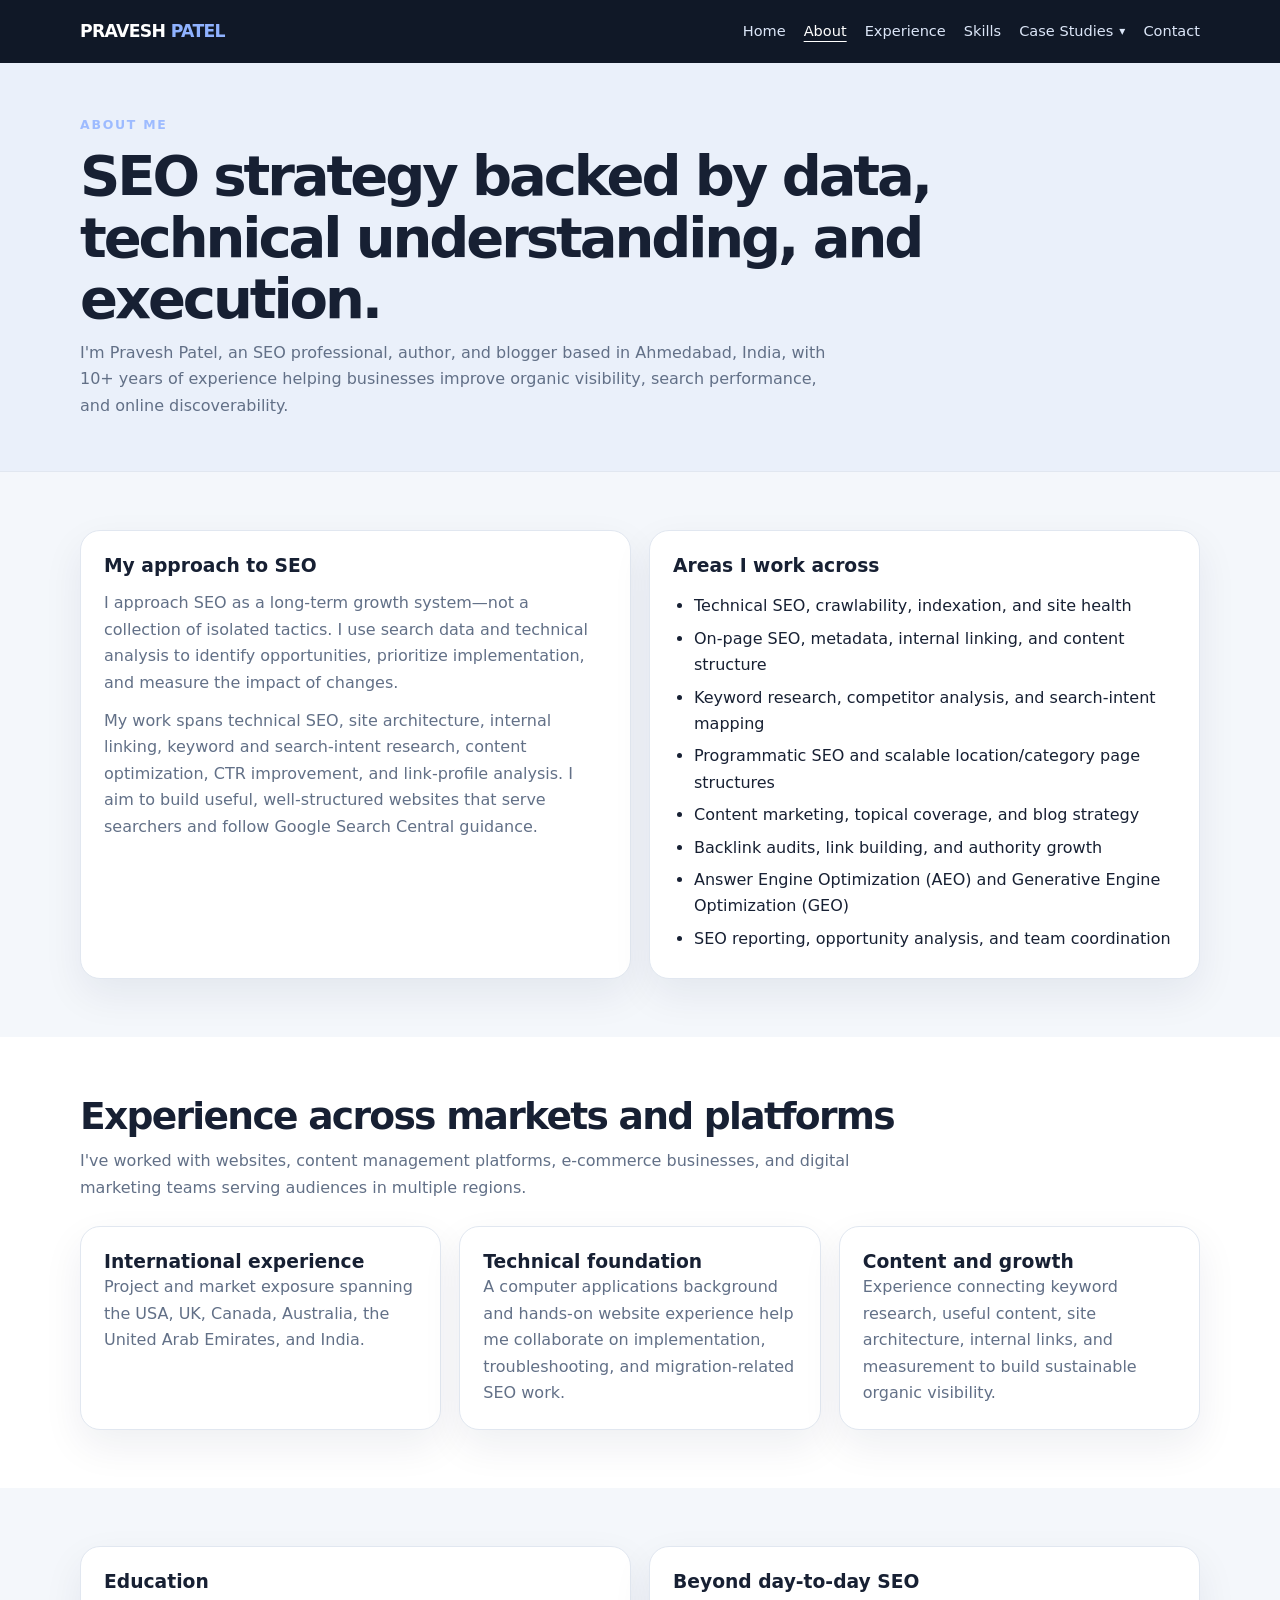
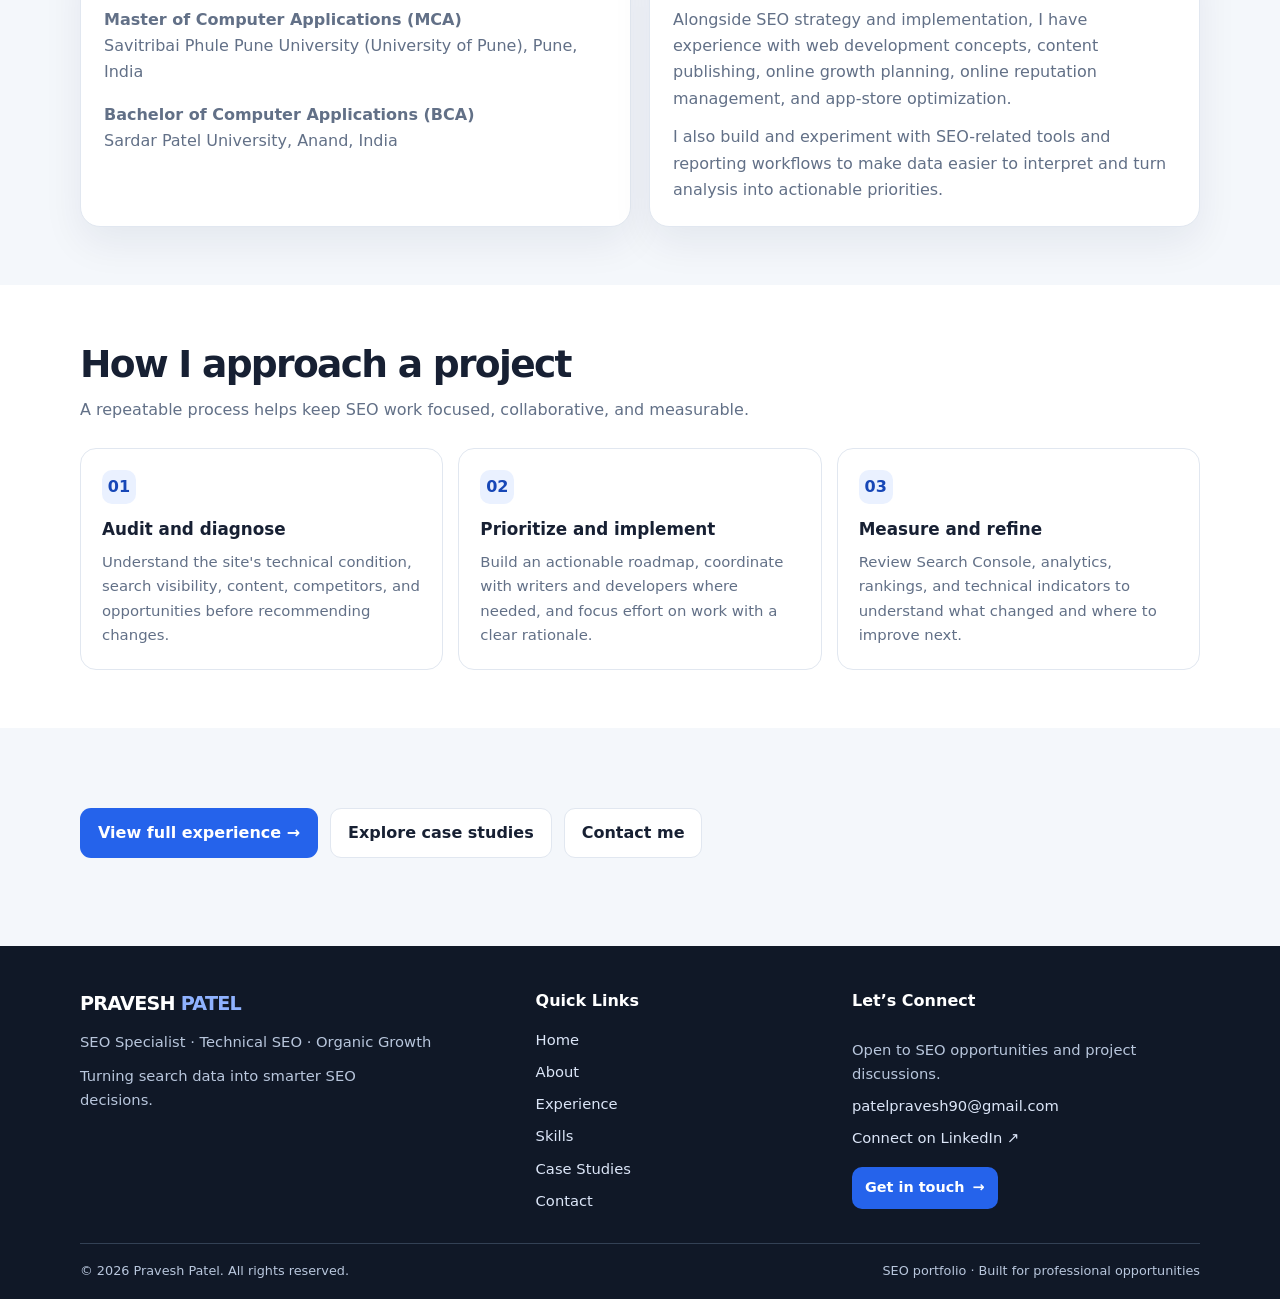
==== about.html @ 9005f170 "Initial commit via Netlify [skip ci]" ====
<!doctype html>
<html lang="en">
<head>
  <meta charset="utf-8">
  <meta name="viewport" content="width=device-width, initial-scale=1">
  <meta name="description" content="Learn about Pravesh Patel, an SEO professional with 10+ years of experience in technical SEO, organic growth, content strategy, programmatic SEO, and website optimization.">
  <meta name="theme-color" content="#101827">
  <title>About | Pravesh Patel</title>
  <link rel="stylesheet" href="styles.css">
</head>
<body>
<header><div class="wrap nav">
  <a class="brand" href="index.html">PRAVESH <span>PATEL</span></a>
  <button class="menu-toggle" type="button" aria-label="Open navigation menu" aria-expanded="false" aria-controls="primary-navigation">
    <span class="hamburger" aria-hidden="true"><span></span><span></span><span></span></span>
    <span class="menu-label">Menu</span>
  </button>
  <nav class="navlinks" id="primary-navigation" aria-label="Main navigation">
    <a href="index.html">Home</a><a href="about.html">About</a><a href="view-full-experience.html">Experience</a><a href="skills.html">Skills</a>
    <div class="dropdown">
      <a class="dropdown-toggle" href="case-studies.html" aria-haspopup="true" aria-expanded="false">Case Studies</a>
      <div class="dropdown-menu" aria-label="Case study pages">
        <a href="case-studies.html">All Case Studies</a>
        <a href="case-study-americadialline.html">AmericaDialLine.com</a>
        <a href="case-study-mymobileline.html">MyMobileLine.com - GSC Performance</a>
        <a href="case-study-link-recovery.html">MyMobileLine.com - Link Recovery</a>
      </div>
    </div><a href="contact.html">Contact</a>
  </nav>
</div></header>

<main>
  <section class="page-hero">
    <div class="wrap">
      <div class="eyebrow">About Me</div>
      <h1>SEO strategy backed by data, technical understanding, and execution.</h1>
      <p>I'm Pravesh Patel, an SEO professional, author, and blogger based in Ahmedabad, India, with 10+ years of experience helping businesses improve organic visibility, search performance, and online discoverability.</p>
    </div>
  </section>

  <section class="section">
    <div class="wrap grid grid-2">
      <div class="panel">
        <h3>My approach to SEO</h3>
        <p>I approach SEO as a long-term growth system—not a collection of isolated tactics. I use search data and technical analysis to identify opportunities, prioritize implementation, and measure the impact of changes.</p>
        <p style="margin-top:12px">My work spans technical SEO, site architecture, internal linking, keyword and search-intent research, content optimization, CTR improvement, and link-profile analysis. I aim to build useful, well-structured websites that serve searchers and follow Google Search Central guidance.</p>
      </div>
      <div class="panel">
        <h3>Areas I work across</h3>
        <ul>
          <li>Technical SEO, crawlability, indexation, and site health</li>
          <li>On-page SEO, metadata, internal linking, and content structure</li>
          <li>Keyword research, competitor analysis, and search-intent mapping</li>
          <li>Programmatic SEO and scalable location/category page structures</li>
          <li>Content marketing, topical coverage, and blog strategy</li>
          <li>Backlink audits, link building, and authority growth</li>
          <li>Answer Engine Optimization (AEO) and Generative Engine Optimization (GEO)</li>
          <li>SEO reporting, opportunity analysis, and team coordination</li>
        </ul>
      </div>
    </div>
  </section>

  <section class="section" style="background:#fff">
    <div class="wrap">
      <div class="section-head">
        <h2>Experience across markets and platforms</h2>
        <p>I've worked with websites, content management platforms, e-commerce businesses, and digital marketing teams serving audiences in multiple regions.</p>
      </div>
      <div class="grid grid-3">
        <div class="skill-card">
          <h3>International experience</h3>
          <p class="muted">Project and market exposure spanning the USA, UK, Canada, Australia, the United Arab Emirates, and India.</p>
        </div>
        <div class="skill-card">
          <h3>Technical foundation</h3>
          <p class="muted">A computer applications background and hands-on website experience help me collaborate on implementation, troubleshooting, and migration-related SEO work.</p>
        </div>
        <div class="skill-card">
          <h3>Content and growth</h3>
          <p class="muted">Experience connecting keyword research, useful content, site architecture, internal links, and measurement to build sustainable organic visibility.</p>
        </div>
      </div>
    </div>
  </section>

  <section class="section">
    <div class="wrap grid grid-2">
      <div class="panel">
        <h3>Education</h3>
        <p><strong>Master of Computer Applications (MCA)</strong><br>Savitribai Phule Pune University (University of Pune), Pune, India</p>
        <p style="margin-top:16px"><strong>Bachelor of Computer Applications (BCA)</strong><br>Sardar Patel University, Anand, India</p>
      </div>
      <div class="panel">
        <h3>Beyond day-to-day SEO</h3>
        <p>Alongside SEO strategy and implementation, I have experience with web development concepts, content publishing, online growth planning, online reputation management, and app-store optimization.</p>
        <p style="margin-top:12px">I also build and experiment with SEO-related tools and reporting workflows to make data easier to interpret and turn analysis into actionable priorities.</p>
      </div>
    </div>
  </section>

  <section class="section" style="background:#fff">
    <div class="wrap">
      <div class="section-head">
        <h2>How I approach a project</h2>
        <p>A repeatable process helps keep SEO work focused, collaborative, and measurable.</p>
      </div>
      <div class="steps">
        <div class="step">
          <div class="stepnum">01</div>
          <h3>Audit and diagnose</h3>
          <p>Understand the site's technical condition, search visibility, content, competitors, and opportunities before recommending changes.</p>
        </div>
        <div class="step">
          <div class="stepnum">02</div>
          <h3>Prioritize and implement</h3>
          <p>Build an actionable roadmap, coordinate with writers and developers where needed, and focus effort on work with a clear rationale.</p>
        </div>
        <div class="step">
          <div class="stepnum">03</div>
          <h3>Measure and refine</h3>
          <p>Review Search Console, analytics, rankings, and technical indicators to understand what changed and where to improve next.</p>
        </div>
      </div>
    </div>
  </section>

  <section class="section">
    <div class="wrap">
      
      <div class="hero-actions" style="margin-top:22px">
        <a class="btn btn-blue" href="view-full-experience.html">View full experience →</a>
        <a class="btn" style="background:#fff;border-color:var(--line)" href="case-studies.html">Explore case studies</a>
        <a class="btn" style="background:#fff;border-color:var(--line)" href="contact.html">Contact me</a>
      </div>
    </div>
  </section>
</main>

<footer class="site-footer">
  <div class="wrap footer-grid">
    <div class="footer-brand">
      <a class="footer-logo" href="index.html">PRAVESH <span>PATEL</span></a>
      <p>SEO Specialist · Technical SEO · Organic Growth</p>
      <p class="footer-tagline">Turning search data into smarter SEO decisions.</p>
    </div>
    <nav class="footer-links" aria-label="Footer navigation">
      <h2>Quick Links</h2>
      <a href="index.html">Home</a>
      <a href="about.html">About</a>
      <a href="view-full-experience.html">Experience</a>
      <a href="skills.html">Skills</a>
      <a href="case-studies.html">Case Studies</a>
      <a href="contact.html">Contact</a>
    </nav>
    <div class="footer-connect">
      <h2>Let’s Connect</h2>
      <p>Open to SEO opportunities and project discussions.</p>
      <a href="mailto:patelpravesh90@gmail.com">patelpravesh90@gmail.com</a>
      <a href="https://www.linkedin.com/in/praveshpatels/" target="_blank" rel="noopener noreferrer">Connect on LinkedIn ↗</a>
      <a class="footer-cta" href="contact.html">Get in touch <span aria-hidden="true">→</span></a>
    </div>
  </div>
  <div class="wrap footer-bottom">
    <span>© 2026 Pravesh Patel. All rights reserved.</span>
    <span>SEO portfolio · Built for professional opportunities</span>
  </div>
</footer>
<button class="back-to-top" type="button" aria-label="Back to top" title="Back to top">↑</button>


<script>
(() => {
  const current = location.pathname.split('/').pop() || 'index.html';
  document.querySelectorAll('.navlinks a').forEach(a => {
    if (a.getAttribute('href') === current) a.setAttribute('aria-current', 'page');
  });
  const menuButton = document.querySelector('.menu-toggle');
  const menu = document.querySelector('#primary-navigation');
  const dropdown = document.querySelector('.dropdown');
  const dropdownToggle = document.querySelector('.dropdown-toggle');
  if (menuButton && menu) {
    menuButton.addEventListener('click', () => {
      const isOpen = menuButton.getAttribute('aria-expanded') === 'true';
      menuButton.setAttribute('aria-expanded', String(!isOpen));
      menuButton.setAttribute('aria-label', isOpen ? 'Open navigation menu' : 'Close navigation menu');
      menuButton.querySelector('.menu-label').textContent = isOpen ? 'Menu' : 'Close';
      menu.classList.toggle('mobile-open', !isOpen);
    });
    menu.querySelectorAll('a').forEach(link => link.addEventListener('click', () => {
      if (window.matchMedia('(max-width:850px)').matches && !link.classList.contains('dropdown-toggle')) {
        menu.classList.remove('mobile-open');
        menuButton.setAttribute('aria-expanded', 'false');
        menuButton.setAttribute('aria-label', 'Open navigation menu');
        menuButton.querySelector('.menu-label').textContent = 'Menu';
      }
    }));
  }
  if (dropdownToggle && dropdown) {
    dropdownToggle.addEventListener('click', event => {
      if (window.matchMedia('(max-width:850px)').matches) {
        event.preventDefault();
        const isOpen = dropdown.classList.toggle('open');
        dropdownToggle.setAttribute('aria-expanded', String(isOpen));
      }
    });
  }
  const topButton = document.querySelector('.back-to-top');
  if (topButton) {
    const updateTopButton = () => topButton.classList.toggle('visible', window.scrollY > 320);
    window.addEventListener('scroll', updateTopButton, { passive: true });
    updateTopButton();
    topButton.addEventListener('click', () => window.scrollTo({
      top: 0,
      behavior: window.matchMedia('(prefers-reduced-motion: reduce)').matches ? 'auto' : 'smooth'
    }));
  }
})();
</script>
</body>
</html>
---- styles.css ----
:root{--bg:#f4f7fb;--surface:#fff;--ink:#172033;--muted:#627087;--line:#e1e7f0;--blue:#2563eb;--blue2:#1747b7;--navy:#101827;--soft:#eaf1ff;--radius:20px;--shadow:0 16px 40px rgba(19,35,66,.07)}
*{box-sizing:border-box}html{scroll-behavior:smooth}body{margin:0;background:var(--bg);color:var(--ink);font:16px/1.65 Inter,ui-sans-serif,system-ui,-apple-system,BlinkMacSystemFont,"Segoe UI",sans-serif}a{color:inherit}img{max-width:100%}.wrap{width:min(1120px,calc(100% - 40px));margin:auto}
header{background:var(--navy);color:#fff}.nav{display:flex;align-items:center;justify-content:space-between;gap:20px;padding:17px 0}.brand{font-weight:850;letter-spacing:-.04em;text-decoration:none;font-size:1.08rem}.brand span{color:#8fb2ff}.navlinks{display:flex;flex-wrap:wrap;gap:18px}.navlinks a{color:#dce6f8;text-decoration:none;font-size:.91rem}.navlinks a:hover,.navlinks a[aria-current=page]{color:#fff;text-decoration:underline;text-underline-offset:5px}
.hero{background:linear-gradient(130deg,#101827,#172c53 65%,#1e4d9e);color:#fff;padding:76px 0 82px}.eyebrow{color:#9dbbff;text-transform:uppercase;font-weight:800;letter-spacing:.14em;font-size:.78rem}.hero h1{font-size:clamp(2.4rem,5.7vw,4.8rem);line-height:1.04;letter-spacing:-.06em;margin:15px 0 20px;max-width:900px}.hero p{color:#dce6f8;font-size:1.12rem;max-width:760px;margin:0}.hero-actions{display:flex;flex-wrap:wrap;gap:12px;margin-top:28px}.btn{display:inline-flex;align-items:center;justify-content:center;padding:11px 17px;border-radius:11px;font-weight:750;text-decoration:none;border:1px solid transparent}.btn-primary{background:#fff;color:#172033}.btn-secondary{border-color:#7186a9;color:#fff}.btn-blue{background:var(--blue);color:#fff}.section{padding:58px 0}.section-head{margin-bottom:25px}.section-head h2{font-size:clamp(1.7rem,3vw,2.35rem);line-height:1.15;letter-spacing:-.045em;margin:0 0 10px}.section-head p,.muted{color:var(--muted);margin:0;max-width:780px}.grid{display:grid;gap:18px}.grid-2{grid-template-columns:repeat(2,minmax(0,1fr))}.grid-3{grid-template-columns:repeat(3,minmax(0,1fr))}.metrics{display:grid;grid-template-columns:repeat(4,minmax(0,1fr));gap:14px;margin-top:-35px;position:relative}.metric,.card,.panel,.evidence,.skill-card{background:var(--surface);border:1px solid var(--line);border-radius:var(--radius);padding:23px;box-shadow:var(--shadow)}.metric-label{color:var(--muted);font-size:.9rem}.metric-value{font-size:clamp(1.8rem,3vw,2.5rem);font-weight:850;letter-spacing:-.05em;line-height:1.2;margin-top:6px}.metric-note,.small{font-size:.82rem;color:var(--muted)}.card{display:flex;flex-direction:column;gap:10px;box-shadow:none}.card h3,.panel h3,.skill-card h3{margin:0;font-size:1.17rem;line-height:1.3}.card p,.panel p{margin:0;color:var(--muted)}.card .card-link{margin-top:auto;padding-top:8px;color:var(--blue2);font-weight:750;text-decoration:none}.tagrow{display:flex;flex-wrap:wrap;gap:7px;margin-top:8px}.tag{display:inline-block;border:1px solid #d7e2f4;background:#f8faff;border-radius:999px;padding:5px 10px;font-size:.78rem;color:#34445f}.panel h3{margin-bottom:12px}.panel ul{margin:8px 0 0;padding-left:21px}.panel li{padding:3px 0}.callout{border:1px solid #d4e1ff;background:var(--soft);padding:19px 22px;border-radius:16px}.callout strong{color:#163f9e}.evidence{padding:13px}.evidence img{display:block;width:100%;border:1px solid var(--line);border-radius:12px}.caption{padding:10px 4px 2px;color:var(--muted);font-size:.83rem}.steps{display:grid;grid-template-columns:repeat(3,minmax(0,1fr));gap:15px}.step{background:#fff;border:1px solid var(--line);border-radius:16px;padding:21px}.stepnum{display:grid;place-items:center;width:34px;height:34px;border-radius:10px;background:var(--soft);color:var(--blue2);font-weight:850;margin-bottom:12px}.step h3{font-size:1.05rem;margin:0 0 6px}.step p{color:var(--muted);margin:0;font-size:.93rem}.page-hero{padding:52px 0;background:#eaf0fa;border-bottom:1px solid var(--line)}.page-hero h1{font-size:clamp(2.1rem,4.5vw,3.5rem);letter-spacing:-.055em;line-height:1.1;margin:10px 0}.page-hero p{max-width:760px;color:var(--muted);margin:0}.tablewrap{overflow:auto;border:1px solid var(--line);border-radius:15px;background:white}table{border-collapse:collapse;width:100%;min-width:520px}th,td{text-align:left;padding:13px 15px;border-bottom:1px solid var(--line)}th{background:#f5f8fd;font-size:.9rem}tr:last-child td{border-bottom:0}.contactbox{display:grid;grid-template-columns:1.2fr .8fr;gap:20px}.contact-note{color:var(--muted);font-size:.92rem}.footer{background:var(--navy);color:#dce6f8;padding:27px 0;font-size:.9rem}.footer-inner{display:flex;justify-content:space-between;flex-wrap:wrap;gap:12px}.footer a{color:#fff}.notice{border-left:3px solid var(--blue);padding:3px 0 3px 14px;color:var(--muted);font-size:.9rem}
@media(max-width:850px){.metrics{grid-template-columns:repeat(2,minmax(0,1fr))}.grid-3,.steps{grid-template-columns:1fr 1fr}.contactbox{grid-template-columns:1fr}.hero{padding:58px 0 68px}}
@media(max-width:600px){.wrap{width:calc(100% - 28px)}.nav{align-items:flex-start;flex-direction:column}.navlinks{gap:12px}.grid-2,.grid-3,.steps{grid-template-columns:1fr}.section{padding:42px 0}.metric,.card,.panel,.skill-card{padding:18px}.metric-value{font-size:1.8rem}.hero h1{font-size:2.55rem}}
@media print{header,.hero,.footer{print-color-adjust:exact;-webkit-print-color-adjust:exact}.metrics{margin-top:20px}.card,.panel,.metric,.evidence{box-shadow:none;break-inside:avoid}}

/* AmericaDialLine case-study additions */
.timeline{display:grid;grid-template-columns:repeat(4,minmax(0,1fr));gap:12px}
.timeline-item{background:#fff;border:1px solid var(--line);border-radius:15px;padding:17px}
.timeline-item strong{display:block;font-size:1.05rem;color:var(--blue2)}
.timeline-item span{display:block;color:var(--muted);font-size:.86rem;margin-top:4px}
.chart-card{background:#fff;border:1px solid var(--line);border-radius:20px;padding:24px;box-shadow:var(--shadow)}
.bar-chart{display:flex;align-items:flex-end;gap:14px;height:240px;padding:20px 10px 0;border-bottom:1px solid var(--line)}
.bar{flex:1;min-width:0;background:linear-gradient(180deg,#5d8cff,#2563eb);border-radius:9px 9px 0 0;position:relative}
.bar span{position:absolute;top:-29px;left:50%;transform:translateX(-50%);font-weight:800;font-size:.82rem;white-space:nowrap}
.bar label{position:absolute;bottom:-29px;left:50%;transform:translateX(-50%);font-size:.8rem;color:var(--muted);white-space:nowrap}
.screenshot-grid{display:grid;grid-template-columns:repeat(2,minmax(0,1fr));gap:18px}
.screenshot-grid figure{margin:0}
.screenshot-grid img{display:block;width:100%;height:auto;border:1px solid var(--line);border-radius:12px}
@media(max-width:800px){.timeline{grid-template-columns:repeat(2,minmax(0,1fr))}.screenshot-grid{grid-template-columns:1fr}}
@media(max-width:480px){.timeline{grid-template-columns:1fr}.bar-chart{gap:8px;padding-left:0;padding-right:0}.bar span{font-size:.68rem}}

/* Accessible multi-case-study dropdown */
.navlinks .dropdown{position:relative;display:inline-flex;align-items:center}
.navlinks .dropdown-toggle{display:inline-flex;align-items:center;gap:6px;color:#dce6f8;text-decoration:none;font-size:.91rem;padding:4px 0}
.navlinks .dropdown-toggle::after{content:"▾";font-size:.75rem}
.navlinks .dropdown-menu{display:none;position:absolute;z-index:50;top:100%;left:-12px;min-width:245px;padding:8px;background:#fff;border:1px solid var(--line);border-radius:12px;box-shadow:0 14px 36px rgba(0,0,0,.18)}
.navlinks .dropdown-menu a{display:block;color:var(--ink);text-decoration:none;padding:9px 11px;border-radius:8px;font-size:.88rem;white-space:normal}
.navlinks .dropdown-menu a:hover,.navlinks .dropdown-menu a:focus{background:var(--soft);color:var(--blue2);text-decoration:none}
.navlinks .dropdown:hover .dropdown-menu,.navlinks .dropdown:focus-within .dropdown-menu,.navlinks .dropdown.open .dropdown-menu{display:block}
@media(max-width:760px){.navlinks .dropdown{display:block}.navlinks .dropdown-menu{position:static;box-shadow:none;margin-top:6px;min-width:0}.navlinks .dropdown-toggle{padding:3px 0}}

/* Align main navigation links and dropdown consistently */
.navlinks {
  display: flex;
  align-items: center;
}

.navlinks a,
.dropdown-toggle {
  display: inline-flex;
  align-items: center;
  line-height: 1;
}

.dropdown {
  display: flex;
  align-items: center;
}

/* Responsive hamburger navigation + back-to-top control */
.nav{position:relative}
.menu-toggle{display:none;align-items:center;justify-content:center;gap:9px;border:1px solid rgba(255,255,255,.28);background:transparent;color:#fff;border-radius:10px;padding:9px 12px;font:inherit;font-weight:700;cursor:pointer}
.menu-toggle .hamburger{display:grid;gap:4px;width:19px}
.menu-toggle .hamburger span{display:block;width:19px;height:2px;background:currentColor;border-radius:2px;transition:transform .18s ease,opacity .18s ease}
.menu-toggle[aria-expanded="true"] .hamburger span:nth-child(1){transform:translateY(6px) rotate(45deg)}
.menu-toggle[aria-expanded="true"] .hamburger span:nth-child(2){opacity:0}
.menu-toggle[aria-expanded="true"] .hamburger span:nth-child(3){transform:translateY(-6px) rotate(-45deg)}
.back-to-top{position:fixed !important;right:22px !important;bottom:100px !important;z-index:100;display:flex;align-items:center;justify-content:center;width:46px;height:46px;border:0;border-radius:50%;background:var(--blue);color:#fff;box-shadow:0 8px 24px rgba(20,55,130,.28);font-size:1.35rem;font-weight:800;cursor:pointer;opacity:0;visibility:hidden;transform:translateY(8px);transition:opacity .2s ease,transform .2s ease,visibility .2s}
.back-to-top.visible{opacity:1;visibility:visible;transform:translateY(0)}
.back-to-top:focus-visible,.menu-toggle:focus-visible{outline:3px solid #9dbbff;outline-offset:3px}
@media(max-width:850px){
  .nav{flex-direction:row;align-items:center;flex-wrap:wrap}
  .menu-toggle{display:inline-flex;margin-left:auto}
  .navlinks{display:none;flex:0 0 100%;width:100%;flex-direction:column;align-items:stretch;gap:0;padding:10px 0 3px}
  .navlinks.mobile-open{display:flex}
  .navlinks>a,.navlinks .dropdown-toggle{display:flex;width:100%;padding:11px 9px;margin:0;border-radius:8px}
  .navlinks>a:hover,.navlinks .dropdown-toggle:hover{background:rgba(255,255,255,.08);text-decoration:none}
  .navlinks .dropdown{display:block;width:100%}
  .navlinks .dropdown-menu{position:static;display:none;width:100%;min-width:0;margin:0 0 8px 0;padding:5px;background:rgba(255,255,255,.06);border:1px solid rgba(255,255,255,.12);box-shadow:none}
  .navlinks .dropdown.open .dropdown-menu,.navlinks .dropdown:focus-within .dropdown-menu{display:block}
  .navlinks .dropdown-menu a{color:#e5edff;padding:10px 12px}
  .navlinks .dropdown-menu a:hover,.navlinks .dropdown-menu a:focus{background:rgba(255,255,255,.12);color:#fff}
}
@media(prefers-reduced-motion:reduce){html{scroll-behavior:auto}.back-to-top,.menu-toggle .hamburger span{transition:none}}


/* Career snapshot and full experience page */
.career-snapshot{padding-top:48px;padding-bottom:48px}
.career-strip{display:grid;grid-template-columns:repeat(3,minmax(0,1fr));gap:14px}
.career-item{display:flex;flex-direction:column;gap:3px;padding:18px 20px;background:#fff;border:1px solid var(--line);border-radius:15px}
.career-item strong{font-size:1.08rem;line-height:1.3}
.career-item>span:last-child{color:var(--muted);font-size:.9rem}
.career-period{color:var(--blue2);font-size:.8rem;font-weight:750}
.experience-timeline{display:grid;gap:18px;position:relative}
.experience-entry{display:grid;grid-template-columns:220px minmax(0,1fr);gap:24px;align-items:start}
.experience-date{color:var(--blue2);font-weight:750;font-size:.9rem;padding-top:22px}
.experience-content{background:#fff;border:1px solid var(--line);border-radius:18px;padding:23px;box-shadow:var(--shadow)}
.experience-topline{display:flex;align-items:center;justify-content:space-between;gap:12px;flex-wrap:wrap}
.experience-topline h3{font-size:1.25rem;line-height:1.3;margin:0}
.experience-company{color:var(--blue2)!important;font-weight:750;margin:5px 0 12px!important}
.experience-content p{color:var(--muted);margin:0}
.experience-content ul{margin:12px 0 0;padding-left:21px;color:var(--muted)}
.experience-content li{padding:3px 0}
@media(max-width:850px){.career-strip{grid-template-columns:1fr}.experience-entry{grid-template-columns:1fr;gap:7px}.experience-date{padding-top:0}.experience-content{padding:20px}}

/* Contact page refinements */
.contactbox{align-items:start}.contact-details{display:grid;gap:8px;margin:18px 0 22px}.contact-details p{margin:0}.contact-details a{overflow-wrap:anywhere;color:var(--blue2)}.contact-tip{margin-top:24px;padding:15px 16px;border-radius:14px;background:var(--soft);border:1px solid #d4e1ff}.contact-tip strong{display:block;margin-bottom:6px;color:#163f9e}.contact-tip p{font-size:.92rem}

/* Ensure the mobile navigation stays collapsed until the menu button is tapped. */
@media (max-width: 850px) {
  .navlinks:not(.mobile-open) {
    display: none !important;
  }
  .navlinks.mobile-open {
    display: flex !important;
  }
}


/* Shared professional footer across all pages */
.site-footer{background:var(--navy);color:#dce6f8;margin-top:30px;padding:42px 0 18px}
.footer-grid{display:grid;grid-template-columns:1.2fr .8fr 1fr;gap:38px;padding-bottom:30px}
.footer-logo{display:inline-block;color:#fff;text-decoration:none;font-weight:850;letter-spacing:-.04em;font-size:1.2rem}
.footer-logo span{color:#8fb2ff}
.footer-brand p,.footer-connect p{color:#b8c6dc;margin:10px 0 0;font-size:.92rem}
.footer-brand .footer-tagline{max-width:290px}
.footer-links,.footer-connect{display:flex;flex-direction:column;align-items:flex-start;gap:8px}
.footer-links h2,.footer-connect h2{color:#fff;font-size:1rem;margin:0 0 5px}
.footer-links a,.footer-connect>a:not(.footer-cta){color:#dce6f8;text-decoration:none;font-size:.92rem;overflow-wrap:anywhere}
.footer-links a:hover,.footer-connect a:hover{color:#fff;text-decoration:underline;text-underline-offset:4px}
.footer-cta{display:inline-flex;align-items:center;gap:8px;margin-top:8px;padding:9px 13px;border-radius:10px;background:var(--blue);color:#fff;text-decoration:none;font-weight:750;font-size:.9rem}
.footer-bottom{display:flex;justify-content:space-between;gap:12px;flex-wrap:wrap;border-top:1px solid #334155;padding-top:16px;color:#b8c6dc;font-size:.8rem}
@media(max-width:700px){.site-footer{padding-top:32px}.footer-grid{grid-template-columns:1fr;gap:25px;padding-bottom:24px}.footer-bottom{flex-direction:column;gap:5px}}
@media(max-width:850px){.back-to-top{right:20px!important;left:auto!important;bottom:100px!important;z-index:1000}}
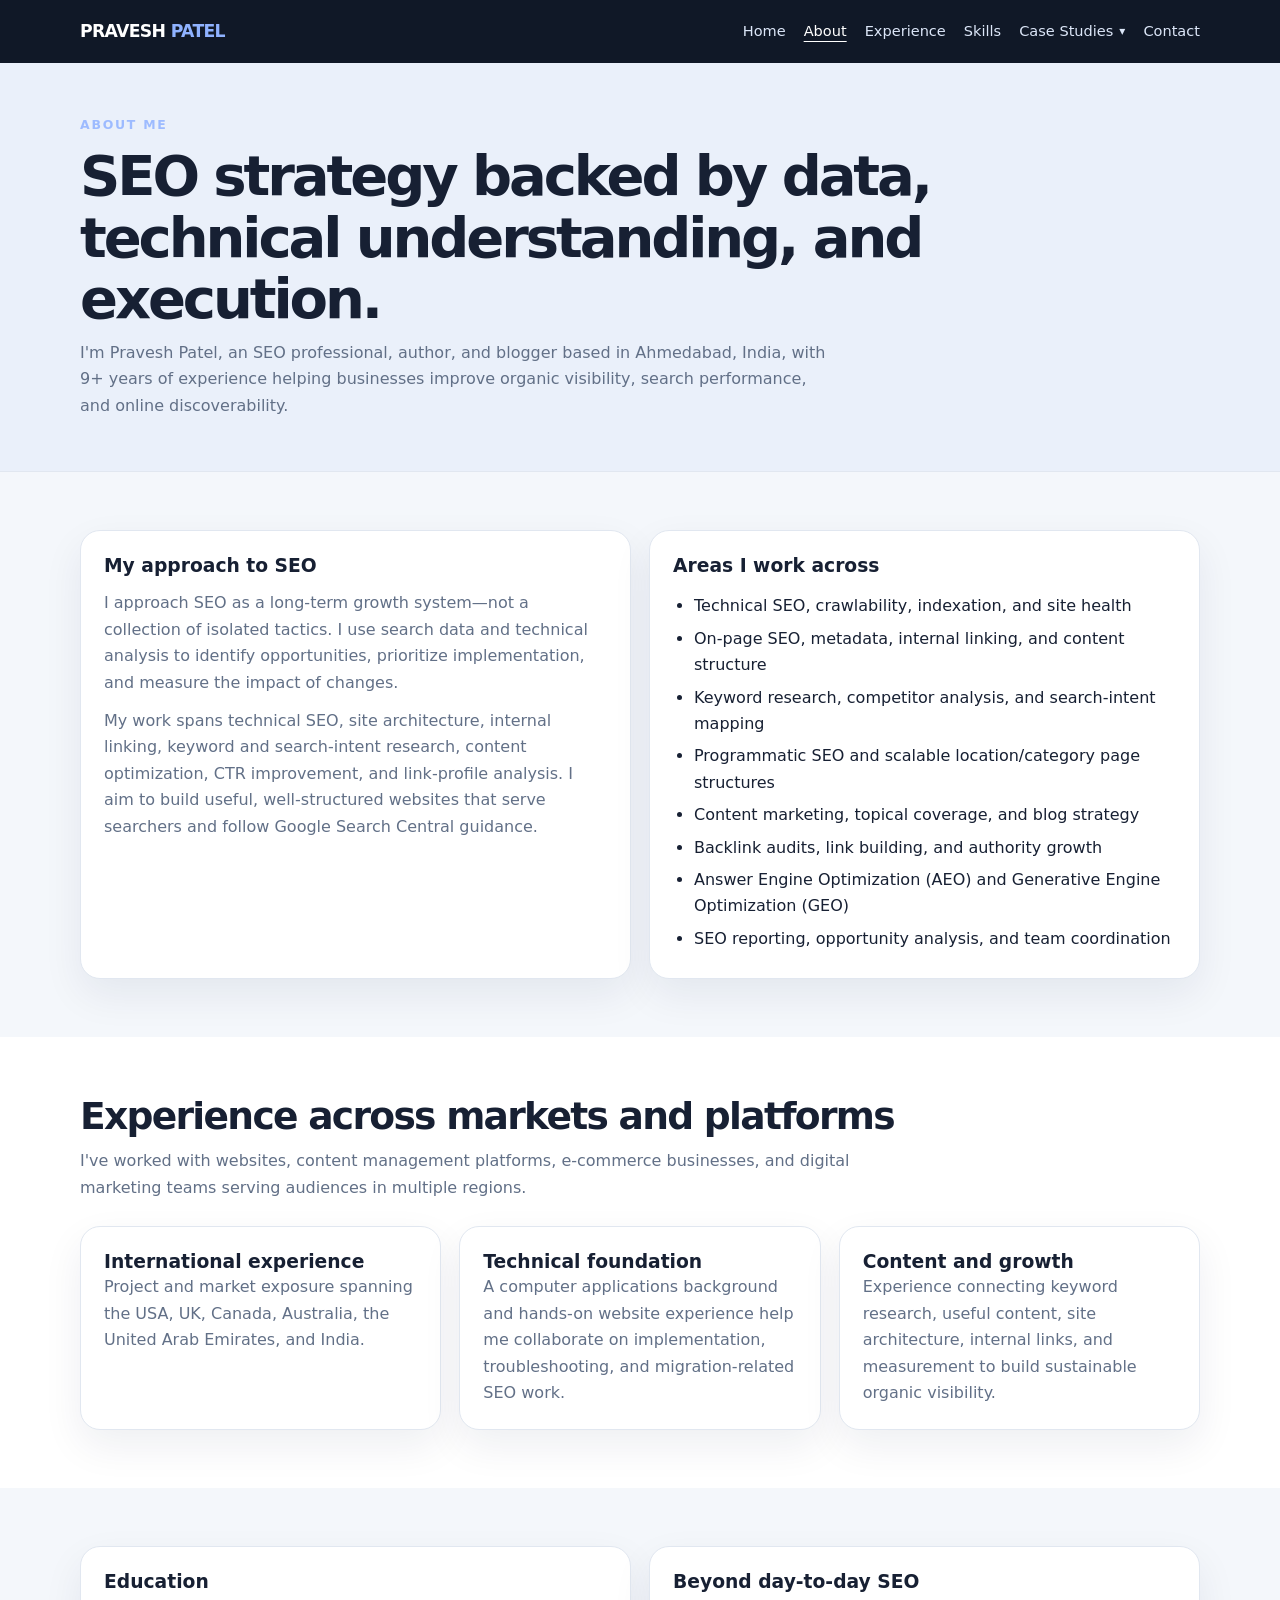
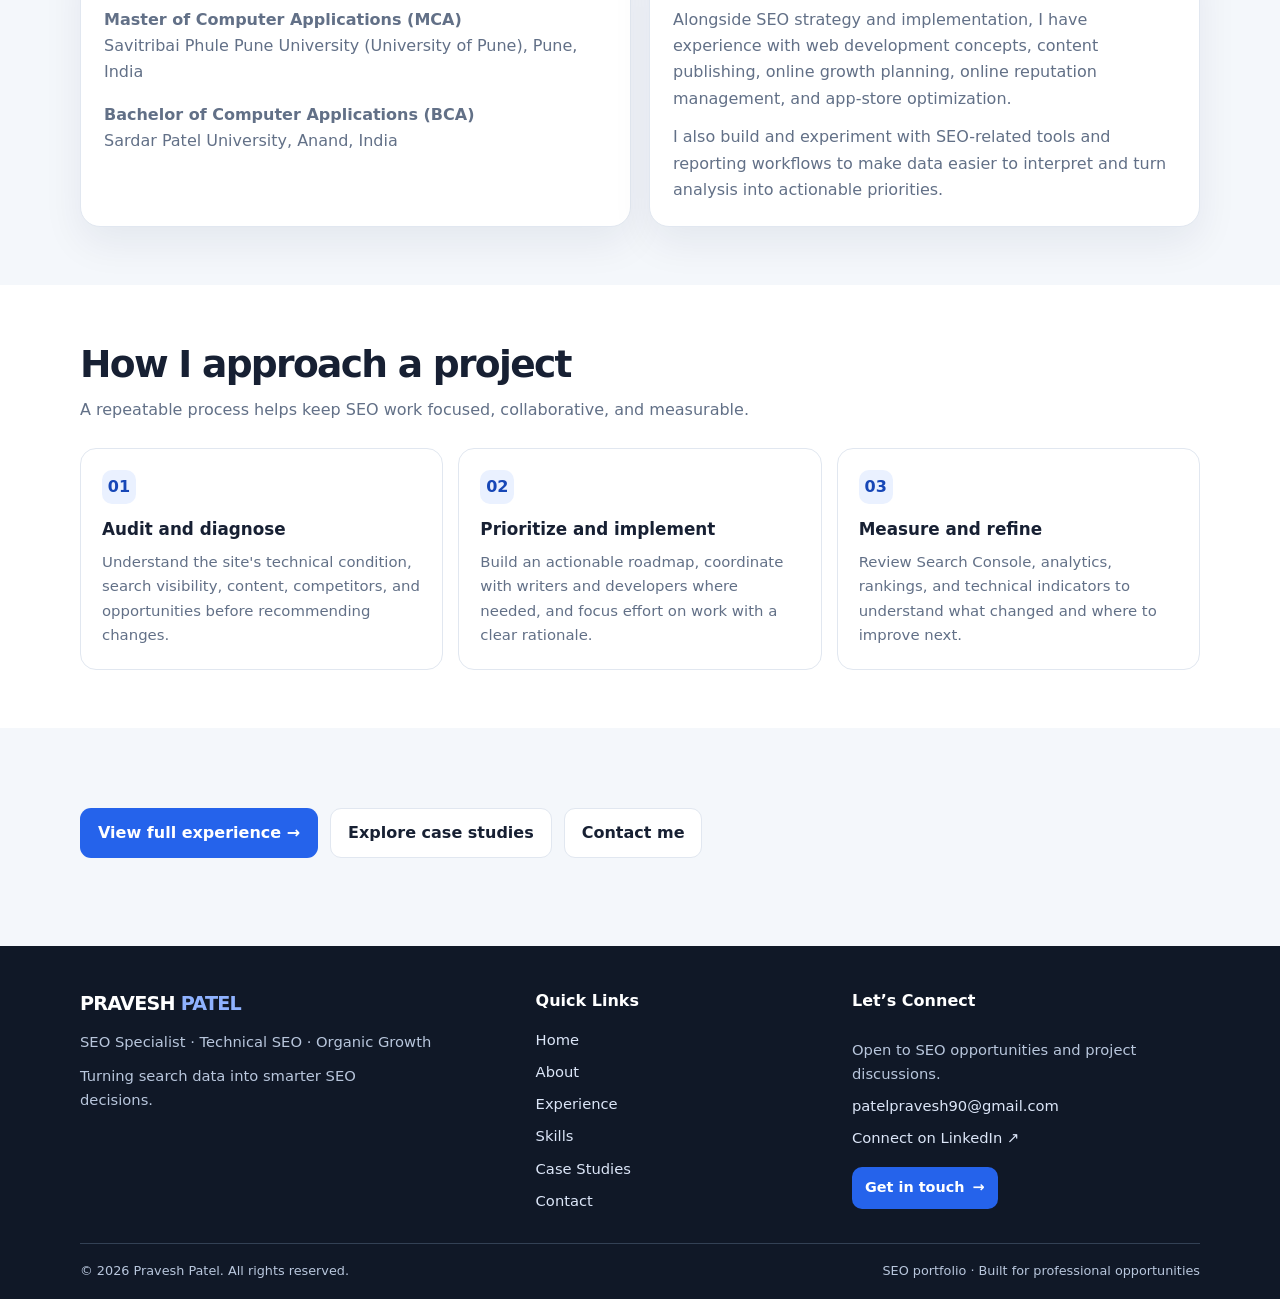
==== commit 8c5ca6ff: "Add files via upload" ====
--- a/about.html
+++ b/about.html
@@ -3,7 +3,7 @@
 <head>
   <meta charset="utf-8">
   <meta name="viewport" content="width=device-width, initial-scale=1">
-  <meta name="description" content="Learn about Pravesh Patel, an SEO professional with 10+ years of experience in technical SEO, organic growth, content strategy, programmatic SEO, and website optimization.">
+  <meta name="description" content="Learn about Pravesh Patel, an SEO professional with 9+ years of experience in technical SEO, organic growth, content strategy, programmatic SEO, and website optimization.">
   <meta name="theme-color" content="#101827">
   <title>About | Pravesh Patel</title>
   <link rel="stylesheet" href="styles.css">
@@ -34,7 +34,7 @@
     <div class="wrap">
       <div class="eyebrow">About Me</div>
       <h1>SEO strategy backed by data, technical understanding, and execution.</h1>
-      <p>I'm Pravesh Patel, an SEO professional, author, and blogger based in Ahmedabad, India, with 10+ years of experience helping businesses improve organic visibility, search performance, and online discoverability.</p>
+      <p>I'm Pravesh Patel, an SEO professional, author, and blogger based in Ahmedabad, India, with 9+ years of experience helping businesses improve organic visibility, search performance, and online discoverability.</p>
     </div>
   </section>
 
